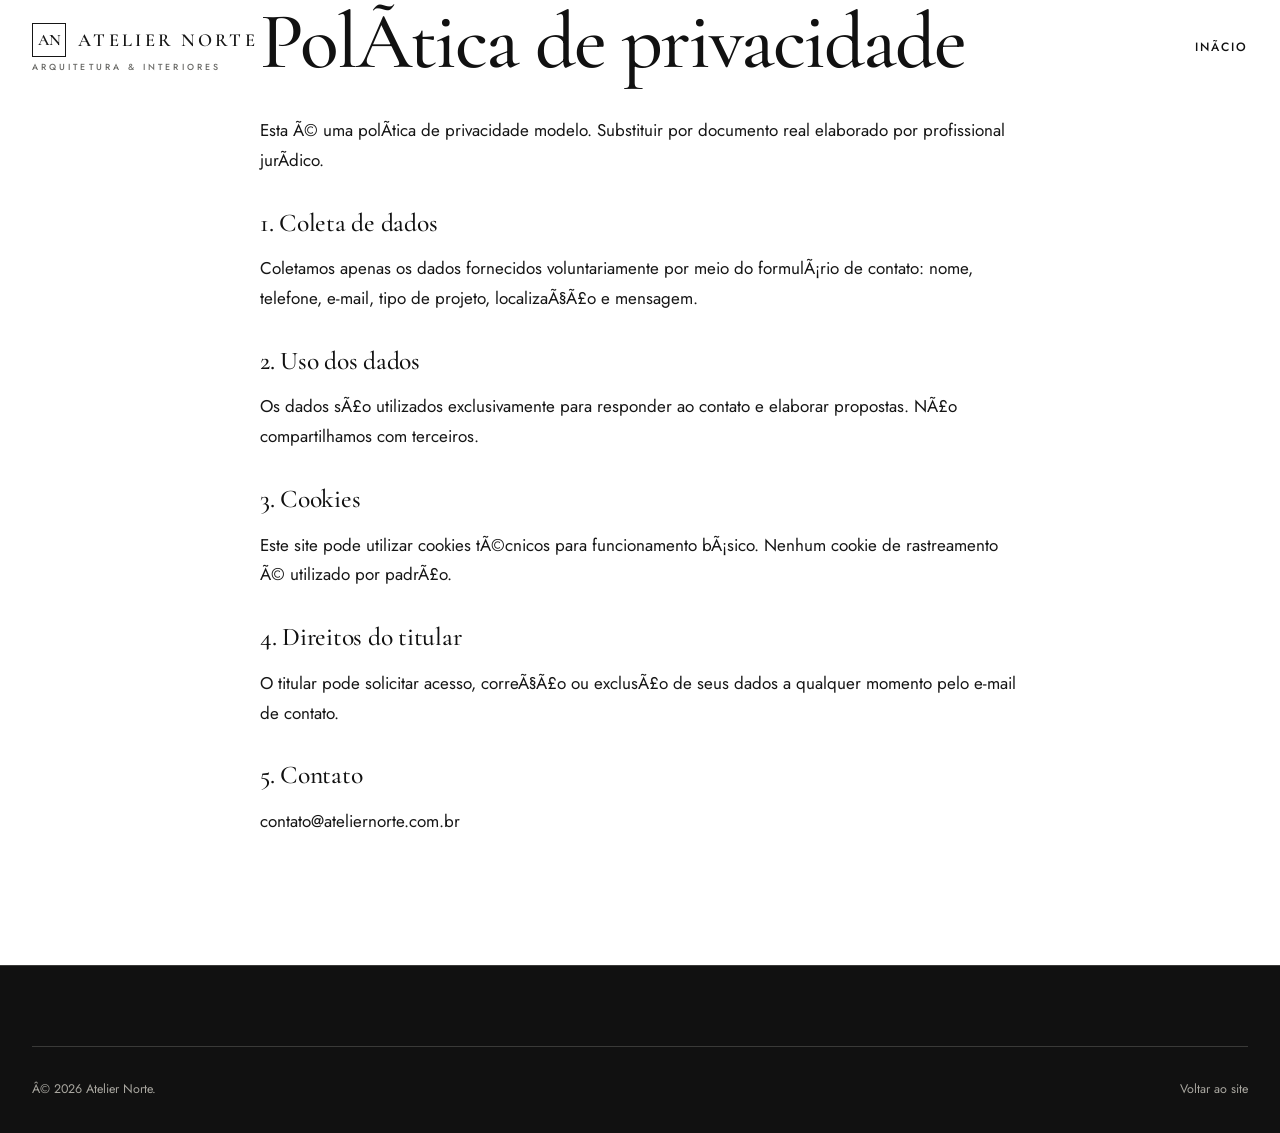
==== privacidade.html @ c96a7f05 "first commit" ====
﻿<!DOCTYPE html>
<html lang="pt-BR">
<head>
  <meta charset="UTF-8">
  <meta name="viewport" content="width=device-width, initial-scale=1">
  <title>PolÃ­tica de Privacidade | Atelier Norte</title>
  <link rel="icon" type="image/svg+xml" href="favicon/favicon.svg">
  <link rel="preconnect" href="https://fonts.googleapis.com">
  <link rel="preconnect" href="https://fonts.gstatic.com" crossorigin>
  <link href="https://fonts.googleapis.com/css2?family=Cormorant+Garamond:ital,wght@0,500;0,600;1,500;1,600&family=Jost:wght@300;400;500&display=swap" rel="stylesheet">
  <link href="https://cdn.jsdelivr.net/npm/bootstrap@5.3.3/dist/css/bootstrap.min.css" rel="stylesheet" integrity="sha384-QWTKZyjpPEjISv5WaRU9OFeRpok6YctnYmDr5pNlyT2bRjXh0JMhjY6hW+ALEwI" crossorigin="anonymous">
  <link rel="stylesheet" href="css/style.css">
</head>
<body class="page-inner">
<a class="skip-link" href="#conteudo">Pular para o conteÃºdo</a>
<header class="site-header">
  <div class="container-wide">
    <a href="index.html" class="logo" aria-label="Atelier Norte â€” pÃ¡gina inicial">
      <div class="logo-mark">
        <span class="logo-monogram" aria-hidden="true">AN</span>
        <span class="logo-title">Atelier Norte</span>
      </div>
      <span class="logo-subtitle">Arquitetura & Interiores</span>
    </a>
    <nav class="site-nav" aria-label="NavegaÃ§Ã£o principal">
      <a class="nav-link" href="index.html">InÃ­cio</a>
    </nav>
  </div>
</header>
<main id="conteudo" class="section" style="padding-top:calc(var(--header-h)+4rem);">
  <div class="container-narrow">
    <h1 style="margin-bottom:2rem;">PolÃ­tica de privacidade</h1>
    <p style="margin-bottom:1.5rem;">Esta Ã© uma polÃ­tica de privacidade modelo. Substituir por documento real elaborado por profissional jurÃ­dico.</p>
    <h3 style="margin:2rem 0 1rem;">1. Coleta de dados</h3>
    <p style="margin-bottom:1.5rem;">Coletamos apenas os dados fornecidos voluntariamente por meio do formulÃ¡rio de contato: nome, telefone, e-mail, tipo de projeto, localizaÃ§Ã£o e mensagem.</p>
    <h3 style="margin:2rem 0 1rem;">2. Uso dos dados</h3>
    <p style="margin-bottom:1.5rem;">Os dados sÃ£o utilizados exclusivamente para responder ao contato e elaborar propostas. NÃ£o compartilhamos com terceiros.</p>
    <h3 style="margin:2rem 0 1rem;">3. Cookies</h3>
    <p style="margin-bottom:1.5rem;" id="cookies">Este site pode utilizar cookies tÃ©cnicos para funcionamento bÃ¡sico. Nenhum cookie de rastreamento Ã© utilizado por padrÃ£o.</p>
    <h3 style="margin:2rem 0 1rem;">4. Direitos do titular</h3>
    <p style="margin-bottom:1.5rem;">O titular pode solicitar acesso, correÃ§Ã£o ou exclusÃ£o de seus dados a qualquer momento pelo e-mail de contato.</p>
    <h3 style="margin:2rem 0 1rem;">5. Contato</h3>
    <p>contato@ateliernorte.com.br</p>
  </div>
</main>
<footer class="site-footer">
  <div class="container-wide">
    <div class="footer-bottom">
      <span>Â© <span id="year"></span> Atelier Norte.</span>
      <a href="index.html">Voltar ao site</a>
    </div>
  </div>
</footer>
<script>document.getElementById('year').textContent = new Date().getFullYear();</script>
</body>
</html>
---- css/style.css ----
﻿/* ============================================================
   Atelier Norte â€” style.css
   Galeria silenciosa: editorial, neutro, espaÃ§o negativo.
   ============================================================ */

/* ---------- 1. VariÃ¡veis ---------- */
:root {
  --color-primary:        #111111;
  --color-primary-soft:   #1E1E1E;
  --color-secondary:      #6B6B68;
  --color-accent:         #B8A88A;
  --color-accent-dark:    #8C7B5C;
  --color-bg:             #FFFFFF;
  --color-surface:        #F4F0E8;
  --color-surface-alt:    #EAE4D8;
  --color-gray-light:     #E4E4E1;
  --color-text:           #161616;
  --color-text-light:     #F4F0E8;
  --color-muted:          #6B6B68;
  --color-muted-light:    #A9A7A0;
  --color-border:         #DAD6CC;
  --color-border-dark:    #3A3A38;
  --color-cta:            #111111;
  --color-whatsapp:       #2E6B4F;

  --font-serif: 'Cormorant Garamond', Georgia, 'Times New Roman', serif;
  --font-sans:  'Jost', 'Helvetica Neue', Arial, sans-serif;

  --space-1:  .25rem;
  --space-2:  .5rem;
  --space-3:  .75rem;
  --space-4:  1rem;
  --space-5:  1.5rem;
  --space-6:  2rem;
  --space-7:  3rem;
  --space-8:  4.5rem;
  --space-9:  6rem;
  --space-10: 8rem;
  --space-11: 10rem;

  --radius-0: 0;
  --radius-sm: 2px;

  --dur-fast:   300ms;
  --dur-base:   600ms;
  --dur-slow:   900ms;
  --dur-reveal: 1000ms;
  --ease-out:   cubic-bezier(0.22, 1, 0.36, 1);
  --ease-soft:  cubic-bezier(0.4, 0, 0.2, 1);

  --container-max: 1380px;
  --header-h: 96px;
  --header-h-scrolled: 72px;
}

/* ---------- 2. Reset / Base ---------- */
*, *::before, *::after { box-sizing: border-box; }
html { scroll-behavior: smooth; -webkit-text-size-adjust: 100%; }
html.js .reveal { opacity: 0; transform: translateY(28px); }
body {
  margin: 0;
  font-family: var(--font-sans);
  font-weight: 400;
  font-size: 1.0625rem;
  line-height: 1.75;
  color: var(--color-text);
  background: var(--color-bg);
  -webkit-font-smoothing: antialiased;
  -moz-osx-font-smoothing: grayscale;
  overflow-x: hidden;
}
img { max-width: 100%; height: auto; display: block; }
a { color: inherit; text-decoration: none; }
button { font: inherit; cursor: pointer; border: none; background: none; }
ul, ol { padding: 0; margin: 0; list-style: none; }
h1, h2, h3, h4, h5, h6 { margin: 0; font-family: var(--font-serif); font-weight: 500; line-height: 1.1; color: var(--color-primary); letter-spacing: -0.01em; }
p { margin: 0; }
:focus-visible { outline: 3px solid var(--color-primary); outline-offset: 3px; }
:focus:not(:focus-visible) { outline: none; }
.section-dark :focus-visible,
.site-footer :focus-visible { outline-color: var(--color-text-light); }
/* ---------- 3. Tipografia ---------- */
.eyebrow {
  font-family: var(--font-sans);
  font-weight: 500;
  font-size: 0.74rem;
  letter-spacing: 0.22em;
  text-transform: uppercase;
  color: var(--color-accent-dark);
  display: inline-flex;
  align-items: center;
  gap: .75rem;
}
.eyebrow::before {
  content: '';
  display: inline-block;
  width: 34px;
  height: 1px;
  background: var(--color-accent);
}
.eyebrow-light { color: var(--color-accent); }
.eyebrow-light::before { background: var(--color-accent); }

.section-eyebrow { margin-bottom: 1.25rem; }

.section-title {
  font-size: clamp(2.1rem, 4.5vw, 3.25rem);
  line-height: 1.1;
  letter-spacing: -0.02em;
  max-width: 16ch;
}
.section-title em { font-style: italic; font-weight: 600; color: var(--color-accent-dark); }
.section-subtitle {
  font-size: 1.05rem;
  font-weight: 300;
  color: var(--color-muted);
  max-width: 52ch;
  line-height: 1.7;
  margin-top: 1.25rem;
}
.section-header { margin-bottom: 4rem; }
.section-header--center { text-align: center; }
.section-header--center .section-title,
.section-header--center .section-subtitle { margin-left: auto; margin-right: auto; }

h1 { font-size: clamp(2.6rem, 7vw, 5rem); line-height: 1.05; letter-spacing: -0.025em; }
h2 { font-size: clamp(2rem, 4vw, 3.25rem); line-height: 1.12; }
h3 { font-size: clamp(1.35rem, 2vw, 1.6rem); line-height: 1.2; }
h4 { font-size: 1.2rem; line-height: 1.25; }
.lead { font-size: 1.15rem; font-weight: 300; line-height: 1.7; }
.small { font-size: 0.85rem; }
.meta {
  font-family: var(--font-sans);
  font-size: 0.72rem;
  font-weight: 500;
  letter-spacing: 0.2em;
  text-transform: uppercase;
  color: var(--color-muted);
}
.meta-light { color: var(--color-muted-light); }

.numeral {
  font-family: var(--font-serif);
  font-size: clamp(3.5rem, 7vw, 5.5rem);
  font-weight: 500;
  line-height: 1;
  color: var(--color-accent);
  letter-spacing: -0.03em;
}
.numeral-dark { color: var(--color-border); }
/* ---------- 4. Layout ---------- */
.container-narrow { max-width: 760px; margin: 0 auto; }
.container-wide { max-width: var(--container-max); margin: 0 auto; padding: 0 2rem; }
@media (max-width: 767.98px) { .container-wide { padding: 0 1.25rem; } }

.section { padding: 8rem 0; position: relative; }
.section--sm { padding: 5rem 0; }
.section--dark { background: var(--color-primary); color: var(--color-text-light); }
.section--surface { background: var(--color-surface); }
.section--surface-alt { background: var(--color-surface-alt); }

.grid-2 { display: grid; grid-template-columns: 1fr 1fr; gap: 3rem; }
.grid-3 { display: grid; grid-template-columns: repeat(3, 1fr); gap: 2.5rem; }
@media (max-width: 991.98px) {
  .grid-2 { grid-template-columns: 1fr; gap: 2rem; }
  .grid-3 { grid-template-columns: 1fr 1fr; gap: 2rem; }
}
@media (max-width: 575.98px) {
  .grid-3 { grid-template-columns: 1fr; gap: 1.5rem; }
}

/* ---------- 5. BotÃµes ---------- */
.btn-brand, .btn-outline-brand {
  display: inline-flex;
  align-items: center;
  justify-content: center;
  gap: .6rem;
  font-family: var(--font-sans);
  font-size: 0.78rem;
  font-weight: 500;
  letter-spacing: 0.14em;
  text-transform: uppercase;
  padding: 1rem 2.25rem;
  min-height: 48px;
  border-radius: var(--radius-0);
  transition: background .4s var(--ease-soft), color .4s var(--ease-soft), border-color .4s var(--ease-soft), transform .3s var(--ease-soft);
  cursor: pointer;
  line-height: 1;
  white-space: nowrap;
}
.btn-brand {
  background: var(--color-cta);
  color: #fff;
  border: 1px solid var(--color-cta);
}
.btn-brand:hover { background: var(--color-accent-dark); border-color: var(--color-accent-dark); color: #fff; }
.btn-outline-brand {
  background: transparent;
  color: var(--color-primary);
  border: 1px solid var(--color-primary);
}
.btn-outline-brand:hover { background: var(--color-primary); color: #fff; }
.btn-outline-brand--light {
  color: var(--color-text-light);
  border-color: var(--color-text-light);
}
.btn-outline-brand--light:hover { background: var(--color-text-light); color: var(--color-primary); }
.btn-brand--light { background: var(--color-text-light); color: var(--color-primary); border-color: var(--color-text-light); }
.btn-brand--light:hover { background: var(--color-accent); border-color: var(--color-accent); color: var(--color-primary); }

.link-underline {
  display: inline-flex;
  align-items: center;
  gap: .5rem;
  font-size: 0.78rem;
  font-weight: 500;
  letter-spacing: 0.14em;
  text-transform: uppercase;
  color: var(--color-primary);
  position: relative;
  padding-bottom: 4px;
}
.link-underline::after {
  content: '';
  position: absolute;
  left: 0; bottom: 0;
  width: 100%; height: 1px;
  background: currentColor;
  transform: scaleX(0);
  transform-origin: left;
  transition: transform .45s var(--ease-out);
}
.link-underline:hover::after { transform: scaleX(1); }
.link-underline-light { color: var(--color-text-light); }
/* ---------- 6. Header ---------- */
.site-header {
  position: fixed;
  top: 0; left: 0; right: 0;
  z-index: 1030;
  height: var(--header-h);
  display: flex;
  align-items: center;
  transition: height .4s var(--ease-soft), background .4s var(--ease-soft), backdrop-filter .4s var(--ease-soft), border-color .4s var(--ease-soft);
  border-bottom: 1px solid transparent;
}
.site-header.is-scrolled {
  height: var(--header-h-scrolled);
  background: rgba(255,255,255,.94);
  backdrop-filter: blur(8px);
  -webkit-backdrop-filter: blur(8px);
  border-bottom-color: var(--color-gray-light);
}
.site-header.is-transparent { color: var(--color-text-light); }
.site-header.is-transparent .logo-subtitle { color: var(--color-muted-light); }
.site-header.is-transparent .nav-link { color: var(--color-text-light); }
.site-header.is-transparent .nav-link:hover { color: var(--color-accent); }
.site-header .container-wide { width: 100%; display: flex; align-items: center; justify-content: space-between; gap: 2rem; }

.logo { display: flex; flex-direction: column; line-height: 1; }
.logo-mark { display: flex; align-items: center; gap: .75rem; }
.logo-monogram {
  width: 34px; height: 34px;
  border: 1px solid currentColor;
  display: flex; align-items: center; justify-content: center;
  font-family: var(--font-serif); font-size: 1rem; font-weight: 600;
}
.logo-title {
  font-family: var(--font-serif);
  font-size: 1.15rem;
  font-weight: 600;
  letter-spacing: 0.18em;
  text-transform: uppercase;
  color: inherit;
}
.logo-subtitle {
  font-family: var(--font-sans);
  font-size: 0.55rem;
  font-weight: 500;
  letter-spacing: 0.35em;
  text-transform: uppercase;
  color: var(--color-muted);
  margin-top: .35rem;
}

.site-nav { display: flex; align-items: center; gap: 2rem; }
.site-nav .nav-link {
  font-family: var(--font-sans);
  font-size: 0.75rem;
  font-weight: 500;
  letter-spacing: 0.16em;
  text-transform: uppercase;
  color: var(--color-primary);
  position: relative;
  padding: .25rem 0;
  transition: color .3s var(--ease-soft);
}
.site-nav .nav-link::after {
  content: '';
  position: absolute; left: 0; bottom: 0;
  width: 100%; height: 1px;
  background: currentColor;
  transform: scaleX(0); transform-origin: left;
  transition: transform .4s var(--ease-out);
}
.site-nav .nav-link:hover::after,
.site-nav .nav-link.is-active::after { transform: scaleX(1); }
.site-nav .nav-link.is-active { color: var(--color-accent-dark); }

.nav-toggle {
  display: none;
  width: 40px; height: 40px;
  flex-direction: column; justify-content: center; gap: 6px;
  padding: 0;
}
.nav-toggle span {
  display: block; width: 24px; height: 1px;
  background: currentColor;
  transition: transform .3s var(--ease-soft), opacity .3s var(--ease-soft);
}
.nav-toggle[aria-expanded="true"] span:first-child { transform: translateY(3.5px) rotate(45deg); }
.nav-toggle[aria-expanded="true"] span:last-child { transform: translateY(-3.5px) rotate(-45deg); }

.mobile-menu {
  position: fixed; inset: 0;
  background: var(--color-bg);
  z-index: 1029;
  display: flex; flex-direction: column;
  padding: calc(var(--header-h) + 2rem) 2rem 2rem;
  transform: translateX(100%);
  transition: transform .5s var(--ease-out);
  overflow-y: auto;
}
.mobile-menu.is-open { transform: translateX(0); }
.mobile-menu .nav-link {
  font-family: var(--font-serif);
  font-size: clamp(1.8rem, 6vw, 2.6rem);
  font-weight: 500;
  color: var(--color-primary);
  padding: 1rem 0;
  border-bottom: 1px solid var(--color-border);
  min-height: 48px;
  display: flex; align-items: center;
}
.mobile-menu .menu-footer { margin-top: auto; padding-top: 2rem; }
.mobile-menu .menu-socials { display: flex; gap: 1.25rem; margin-top: 1.5rem; }

.skip-link {
  position: absolute; left: -9999px; top: 0;
  background: var(--color-primary); color: #fff;
  padding: .75rem 1.25rem; z-index: 2000;
}
.skip-link:focus { left: 1rem; top: 1rem; }

@media (max-width: 991.98px) {
  .site-nav { display: none; }
  .nav-toggle { display: flex; }
  .site-header .btn-brand { display: none; }
}
/* ---------- 7. Hero ---------- */
.hero {
  position: relative;
  min-height: 100vh;
  display: flex;
  align-items: flex-end;
  overflow: hidden;
  color: var(--color-text-light);
}
.hero-media {
  position: absolute; inset: 0;
  z-index: 0;
}
.hero-media img {
  width: 100%; height: 100%;
  object-fit: cover;
  object-position: center;
}
.hero-overlay {
  position: absolute; inset: 0;
  background: linear-gradient(180deg, rgba(0,0,0,.35) 0%, rgba(0,0,0,.1) 35%, rgba(0,0,0,.55) 100%);
  z-index: 1;
}
.hero-content {
  position: relative; z-index: 2;
  width: 100%;
  padding: 0 2rem 5rem;
  max-width: var(--container-max);
  margin: 0 auto;
}
.hero-inner { max-width: 640px; }
.hero-eyebrow {
  font-family: var(--font-sans);
  font-size: 0.74rem;
  letter-spacing: 0.22em;
  text-transform: uppercase;
  color: var(--color-accent);
  display: inline-flex;
  align-items: center;
  gap: .75rem;
  margin-bottom: 1.75rem;
}
.hero-eyebrow::before { content: ''; width: 34px; height: 1px; background: var(--color-accent); }
.hero-title {
  font-family: var(--font-serif);
  font-size: clamp(2.6rem, 7vw, 5rem);
  font-weight: 500;
  line-height: 1.05;
  letter-spacing: -0.025em;
  color: var(--color-text-light);
  margin-bottom: 1.5rem;
}
.hero-title em { font-style: italic; font-weight: 600; color: var(--color-accent); }
.hero-subtitle {
  font-size: 1.1rem;
  font-weight: 300;
  line-height: 1.7;
  color: rgba(244,240,232,.85);
  max-width: 52ch;
  margin-bottom: 2.5rem;
}
.hero-actions { display: flex; gap: 1rem; flex-wrap: wrap; }
.hero-scroll {
  position: absolute;
  bottom: 2rem; right: 2rem;
  z-index: 2;
  display: flex; align-items: center; gap: .75rem;
  font-size: 0.72rem;
  letter-spacing: 0.2em;
  text-transform: uppercase;
  color: rgba(244,240,232,.7);
}
.hero-scroll::after {
  content: '';
  width: 40px; height: 1px;
  background: rgba(244,240,232,.7);
  animation: scrollLine 2.4s ease-in-out infinite;
}
@keyframes scrollLine {
  0% { transform: scaleX(0); transform-origin: left; }
  50% { transform: scaleX(1); transform-origin: left; }
  51% { transform-origin: right; }
  100% { transform: scaleX(0); transform-origin: right; }
}
@media (max-width: 767.98px) {
  .hero { min-height: 85vh; }
  .hero-content { padding: 0 1.25rem 3.5rem; }
  .hero-actions { flex-direction: column; }
  .hero-actions .btn-brand, .hero-actions .btn-outline-brand { width: 100%; }
  .hero-scroll { display: none; }
}
/* ---------- 8. EstÃºdio ---------- */
.studio-grid {
  display: grid;
  grid-template-columns: 1fr 1.1fr;
  gap: 5rem;
  align-items: start;
}
.studio-text { max-width: 520px; }
.studio-text p { margin-bottom: 1.25rem; color: var(--color-muted); }
.studio-text p:first-of-type { color: var(--color-text); }
.studio-pillars { display: flex; gap: 2.5rem; margin-top: 2.5rem; }
.studio-pillar .numeral { font-size: 2.5rem; margin-bottom: .5rem; }
.studio-pillar h4 { font-family: var(--font-serif); font-size: 1.1rem; margin-bottom: .25rem; }
.studio-pillar p { font-size: .85rem; color: var(--color-muted); }
.studio-images { position: relative; }
.studio-img-main { aspect-ratio: 4/5; overflow: hidden; }
.studio-img-main img { width: 100%; height: 100%; object-fit: cover; }
.studio-img-secondary {
  position: absolute;
  bottom: -3rem; left: -3rem;
  width: 45%;
  aspect-ratio: 3/4;
  overflow: hidden;
  border: 6px solid var(--color-bg);
}
.studio-img-secondary img { width: 100%; height: 100%; object-fit: cover; }
.studio-founder {
  margin-top: 3rem;
  padding-top: 2rem;
  border-top: 1px solid var(--color-border);
  display: flex; align-items: center; gap: 1.25rem;
}
.studio-founder .avatar {
  width: 56px; height: 56px;
  border-radius: 50%;
  background: var(--color-surface-alt);
  display: flex; align-items: center; justify-content: center;
  font-family: var(--font-serif); font-size: 1.1rem;
  color: var(--color-accent-dark);
}
.studio-founder .name { font-family: var(--font-serif); font-size: 1.15rem; }
.studio-founder .role { font-size: .8rem; color: var(--color-muted); letter-spacing: .05em; }
@media (max-width: 991.98px) {
  .studio-grid { grid-template-columns: 1fr; gap: 3rem; }
  .studio-img-secondary { position: static; width: 60%; margin-top: 1.5rem; border: none; }
  .studio-pillars { flex-direction: column; gap: 1.5rem; }
}
/* ---------- 9. PortfÃ³lio ---------- */
.portfolio-filters {
  display: flex;
  gap: 1.5rem;
  flex-wrap: wrap;
  margin-bottom: 3rem;
  border-bottom: 1px solid var(--color-border);
  padding-bottom: 1.5rem;
}
.portfolio-filter {
  font-family: var(--font-sans);
  font-size: 0.74rem;
  font-weight: 500;
  letter-spacing: 0.2em;
  text-transform: uppercase;
  color: var(--color-muted);
  padding: .5rem 0;
  position: relative;
  cursor: pointer;
  background: none;
  border: none;
}
.portfolio-filter::after {
  content: '';
  position: absolute; left: 0; bottom: -1.5rem;
  width: 100%; height: 1px;
  background: var(--color-primary);
  transform: scaleX(0); transform-origin: left;
  transition: transform .4s var(--ease-out);
}
.portfolio-filter[aria-pressed="true"] { color: var(--color-primary); }
.portfolio-filter[aria-pressed="true"]::after { transform: scaleX(1); }
.portfolio-filter:hover { color: var(--color-primary); }

.portfolio-grid {
  display: grid;
  grid-template-columns: repeat(12, 1fr);
  gap: 1.5rem;
}
.portfolio-card {
  grid-column: span 6;
  position: relative;
  overflow: hidden;
  cursor: pointer;
}
.portfolio-card--wide { grid-column: span 8; }
.portfolio-card--tall { grid-column: span 4; }
.portfolio-card--full { grid-column: span 12; }
.portfolio-card-media {
  position: relative;
  overflow: hidden;
  background: var(--color-surface);
}
.portfolio-card-media img {
  width: 100%; height: 100%;
  object-fit: cover;
  transition: transform .9s var(--ease-out);
}
.portfolio-card:hover .portfolio-card-media img { transform: scale(1.03); }
.portfolio-card-overlay {
  position: absolute; inset: 0;
  background: linear-gradient(180deg, transparent 50%, rgba(0,0,0,.5) 100%);
  opacity: 0;
  transition: opacity .4s var(--ease-soft);
  display: flex; align-items: flex-end; justify-content: flex-end;
  padding: 1.5rem;
}
.portfolio-card:hover .portfolio-card-overlay { opacity: 1; }
.portfolio-card-cta {
  color: #fff;
  font-size: 0.74rem;
  letter-spacing: 0.16em;
  text-transform: uppercase;
  display: inline-flex; align-items: center; gap: .5rem;
}
.portfolio-card-body { padding: 1.25rem 0 0; }
.portfolio-card-title {
  font-family: var(--font-serif);
  font-size: 1.45rem;
  font-weight: 500;
  line-height: 1.15;
  margin-bottom: .5rem;
}
.portfolio-card-meta { margin-bottom: .6rem; }
.portfolio-card-desc {
  font-size: .9rem;
  color: var(--color-muted);
  line-height: 1.6;
  max-width: 46ch;
}
.portfolio-card.is-hidden { display: none; }
.portfolio-live {
  position: absolute; left: -9999px;
  width: 1px; height: 1px; overflow: hidden;
}

@media (max-width: 991.98px) {
  .portfolio-grid { grid-template-columns: repeat(6, 1fr); }
  .portfolio-card, .portfolio-card--wide, .portfolio-card--tall, .portfolio-card--full { grid-column: span 3; }
}
@media (max-width: 575.98px) {
  .portfolio-grid { grid-template-columns: 1fr; gap: 2.5rem; }
  .portfolio-card, .portfolio-card--wide, .portfolio-card--tall, .portfolio-card--full { grid-column: span 1; }
}
/* ---------- 10. ServiÃ§os ---------- */
.service-list { display: grid; grid-template-columns: repeat(3, 1fr); gap: 0; }
.service-item {
  padding: 2.5rem 2rem 2.5rem 0;
  border-top: 1px solid var(--color-border);
  position: relative;
}
.service-item:nth-child(3n) { padding-right: 0; }
.service-item .numeral { font-size: 2.2rem; margin-bottom: 1rem; }
.service-item h3 { font-family: var(--font-serif); font-size: 1.35rem; margin-bottom: .6rem; }
.service-item p { font-size: .92rem; color: var(--color-muted); line-height: 1.6; margin-bottom: 1.25rem; }
.service-item .link-underline { font-size: .72rem; }
@media (max-width: 991.98px) {
  .service-list { grid-template-columns: repeat(2, 1fr); }
}
@media (max-width: 575.98px) {
  .service-list { grid-template-columns: 1fr; }
  .service-item { padding: 2rem 0; }
}

/* ---------- 11. Processo ---------- */
.process-steps {
  display: grid;
  grid-template-columns: repeat(6, 1fr);
  gap: 1.5rem;
  position: relative;
}
.process-step { position: relative; padding-top: 1rem; }
.process-step .numeral { font-size: 3rem; margin-bottom: 1rem; display: block; }
.process-step h4 {
  font-family: var(--font-serif);
  font-size: 1.15rem;
  color: var(--color-text-light);
  margin-bottom: .5rem;
}
.process-step p { font-size: .85rem; color: var(--color-muted-light); line-height: 1.6; }
.process-line {
  position: absolute;
  top: 2.4rem; left: 0; right: 0;
  height: 1px;
  background: var(--color-border-dark);
}
.process-note {
  margin-top: 3.5rem;
  padding: 1.5rem 2rem;
  border: 1px solid var(--color-border-dark);
  font-size: .9rem;
  color: var(--color-muted-light);
  max-width: 70ch;
}
@media (max-width: 991.98px) {
  .process-steps { grid-template-columns: repeat(3, 1fr); }
}
@media (max-width: 575.98px) {
  .process-steps { grid-template-columns: 1fr; }
  .process-line { display: none; }
}

/* ---------- 12. Galeria ---------- */
.gallery-grid {
  display: grid;
  grid-template-columns: repeat(4, 1fr);
  grid-auto-rows: 220px;
  gap: 1rem;
}
.gallery-item {
  position: relative;
  overflow: hidden;
  cursor: pointer;
  background: var(--color-surface);
}
.gallery-item img { width: 100%; height: 100%; object-fit: cover; transition: transform .9s var(--ease-out); }
.gallery-item:hover img { transform: scale(1.04); }
.gallery-item--wide { grid-column: span 2; }
.gallery-item--tall { grid-row: span 2; }
.gallery-item--big { grid-column: span 2; grid-row: span 2; }
.gallery-caption {
  position: absolute; bottom: 0; left: 0; right: 0;
  padding: 1rem;
  background: linear-gradient(180deg, transparent, rgba(0,0,0,.5));
  color: #fff;
  font-size: .78rem;
  letter-spacing: .05em;
  opacity: 0;
  transition: opacity .4s var(--ease-soft);
}
.gallery-item:hover .gallery-caption { opacity: 1; }
@media (max-width: 767.98px) {
  .gallery-grid { grid-template-columns: repeat(2, 1fr); grid-auto-rows: 180px; }
  .gallery-item--wide, .gallery-item--big { grid-column: span 2; }
}
@media (max-width: 575.98px) {
  .gallery-grid { grid-template-columns: 1fr; grid-auto-rows: 260px; }
  .gallery-item--wide, .gallery-item--tall, .gallery-item--big { grid-column: span 1; grid-row: span 1; }
}
/* ---------- 13. Equipe ---------- */
.team-grid { display: grid; grid-template-columns: repeat(3, 1fr); gap: 2.5rem; }
.team-card { }
.team-portrait {
  aspect-ratio: 4/5;
  overflow: hidden;
  background: var(--color-surface);
  margin-bottom: 1.25rem;
  filter: grayscale(.35);
}
.team-portrait img { width: 100%; height: 100%; object-fit: cover; }
.team-name { font-family: var(--font-serif); font-size: 1.35rem; margin-bottom: .25rem; }
.team-role { font-size: .8rem; color: var(--color-accent-dark); letter-spacing: .08em; text-transform: uppercase; margin-bottom: .75rem; }
.team-bio { font-size: .9rem; color: var(--color-muted); line-height: 1.6; margin-bottom: .75rem; }
.team-reg { font-size: .78rem; color: var(--color-muted); }
@media (max-width: 991.98px) {
  .team-grid { grid-template-columns: repeat(2, 1fr); }
}
@media (max-width: 575.98px) {
  .team-grid { grid-template-columns: 1fr; }
}

/* ---------- 14. Depoimentos reservados ---------- */
.testimonial-placeholder {
  border: 1px dashed var(--color-border);
  padding: 3rem 2rem;
  text-align: center;
  color: var(--color-muted);
  font-size: .9rem;
  max-width: 600px;
  margin: 0 auto;
}
.testimonial-card-example {
  max-width: 560px;
  margin: 2rem auto 0;
  padding: 2rem;
  background: var(--color-surface);
  border-left: 2px solid var(--color-accent);
}
.testimonial-card-example .quote {
  font-family: var(--font-serif);
  font-size: 1.2rem;
  font-style: italic;
  color: var(--color-primary);
  line-height: 1.5;
  margin-bottom: 1rem;
}
.testimonial-card-example .attribution {
  font-size: .72rem;
  letter-spacing: .18em;
  text-transform: uppercase;
  color: var(--color-muted);
}

/* ---------- 15. FAQ ---------- */
.faq-accordion .accordion-item {
  border: none;
  border-bottom: 1px solid var(--color-border);
  background: transparent;
  border-radius: 0;
}
.faq-accordion .accordion-button {
  font-family: var(--font-serif);
  font-size: 1.2rem;
  font-weight: 500;
  color: var(--color-primary);
  background: transparent;
  padding: 1.5rem 0;
  box-shadow: none;
  gap: 1rem;
}
.faq-accordion .accordion-button::after {
  background-image: none;
  content: '+';
  font-family: var(--font-sans);
  font-size: 1.4rem;
  font-weight: 300;
  color: var(--color-accent-dark);
  margin-left: auto;
  transition: transform .3s var(--ease-soft);
}
.faq-accordion .accordion-button:not(.collapsed)::after {
  content: 'âˆ’';
  transform: rotate(0);
}
.faq-accordion .accordion-button:focus { box-shadow: none; }
.faq-accordion .accordion-body {
  padding: 0 0 1.5rem;
  font-size: .95rem;
  color: var(--color-muted);
  line-height: 1.7;
  max-width: 70ch;
}
.section--dark .faq-accordion .accordion-item { border-bottom-color: var(--color-border-dark); }
.section--dark .faq-accordion .accordion-button { color: var(--color-text-light); }
.section--dark .faq-accordion .accordion-button::after { color: var(--color-accent); }
.section--dark .faq-accordion .accordion-body { color: var(--color-muted-light); }
/* ---------- 13. Equipe ---------- */
.team-grid { display: grid; grid-template-columns: repeat(3, 1fr); gap: 2.5rem; }
.team-portrait {
  aspect-ratio: 4/5;
  overflow: hidden;
  background: var(--color-surface);
  margin-bottom: 1.25rem;
  filter: grayscale(.35);
}
.team-portrait img { width: 100%; height: 100%; object-fit: cover; }
.team-name { font-family: var(--font-serif); font-size: 1.35rem; margin-bottom: .25rem; }
.team-role { font-size: .8rem; color: var(--color-accent-dark); letter-spacing: .08em; text-transform: uppercase; margin-bottom: .75rem; }
.team-bio { font-size: .9rem; color: var(--color-muted); line-height: 1.6; margin-bottom: .75rem; }
.team-reg { font-size: .78rem; color: var(--color-muted); }
@media (max-width: 991.98px) {
  .team-grid { grid-template-columns: repeat(2, 1fr); }
}
@media (max-width: 575.98px) {
  .team-grid { grid-template-columns: 1fr; }
}

/* ---------- 14. Depoimentos reservados ---------- */
.testimonial-placeholder {
  border: 1px dashed var(--color-border);
  padding: 3rem 2rem;
  text-align: center;
  color: var(--color-muted);
  font-size: .9rem;
  max-width: 600px;
  margin: 0 auto;
}
.testimonial-card-example {
  max-width: 560px;
  margin: 2rem auto 0;
  padding: 2rem;
  background: var(--color-surface);
  border-left: 2px solid var(--color-accent);
}
.testimonial-card-example .quote {
  font-family: var(--font-serif);
  font-size: 1.2rem;
  font-style: italic;
  color: var(--color-primary);
  line-height: 1.5;
  margin-bottom: 1rem;
}
.testimonial-card-example .attribution {
  font-size: .72rem;
  letter-spacing: .18em;
  text-transform: uppercase;
  color: var(--color-muted);
}

/* ---------- 15. FAQ ---------- */
.faq-accordion .accordion-item {
  border: none;
  border-bottom: 1px solid var(--color-border);
  background: transparent;
  border-radius: 0;
}
.faq-accordion .accordion-button {
  font-family: var(--font-serif);
  font-size: 1.2rem;
  font-weight: 500;
  color: var(--color-primary);
  background: transparent;
  padding: 1.5rem 0;
  box-shadow: none;
  gap: 1rem;
}
.faq-accordion .accordion-button::after {
  background-image: none;
  content: '+';
  font-family: var(--font-sans);
  font-size: 1.4rem;
  font-weight: 300;
  color: var(--color-accent-dark);
  margin-left: auto;
  transition: transform .3s var(--ease-soft);
}
.faq-accordion .accordion-button:not(.collapsed)::after {
  content: 'âˆ’';
}
.faq-accordion .accordion-button:focus { box-shadow: none; }
.faq-accordion .accordion-body {
  padding: 0 0 1.5rem;
  font-size: .95rem;
  color: var(--color-muted);
  line-height: 1.7;
  max-width: 70ch;
}
.section--dark .faq-accordion .accordion-item { border-bottom-color: var(--color-border-dark); }
.section--dark .faq-accordion .accordion-button { color: var(--color-text-light); }
.section--dark .faq-accordion .accordion-button::after { color: var(--color-accent); }
.section--dark .faq-accordion .accordion-body { color: var(--color-muted-light); }
/* ---------- 16. CTA final ---------- */
.cta-final {
  position: relative;
  padding: 9rem 0;
  overflow: hidden;
  color: var(--color-text-light);
}
.cta-final-bg {
  position: absolute; inset: 0;
  background: var(--color-primary-soft);
}
.cta-final-bg img { width: 100%; height: 100%; object-fit: cover; opacity: .35; }
.cta-final-bg::after {
  content: '';
  position: absolute; inset: 0;
  background: linear-gradient(180deg, rgba(0,0,0,.5), rgba(0,0,0,.7));
}
.cta-final .container-wide { position: relative; z-index: 2; text-align: center; }
.cta-final h2 { color: var(--color-text-light); font-size: clamp(2.4rem, 5vw, 4rem); margin-bottom: 1.25rem; }
.cta-final p { color: rgba(244,240,232,.8); max-width: 52ch; margin: 0 auto 2.5rem; }
.cta-final .actions { display: flex; gap: 1rem; justify-content: center; flex-wrap: wrap; }

/* ---------- 17. Contato ---------- */
.contact-grid {
  display: grid;
  grid-template-columns: 1fr 1fr;
  gap: 4rem;
  align-items: start;
}
.contact-info h3 { font-family: var(--font-serif); font-size: 1.5rem; margin-bottom: 1.5rem; }
.contact-block { margin-bottom: 1.75rem; }
.contact-block .label {
  font-size: .72rem;
  letter-spacing: .2em;
  text-transform: uppercase;
  color: var(--color-muted);
  margin-bottom: .4rem;
}
.contact-block p, .contact-block a {
  font-size: .95rem;
  color: var(--color-text);
  line-height: 1.6;
}
.contact-block a:hover { color: var(--color-accent-dark); }
.contact-socials { display: flex; gap: 1.25rem; margin-top: 1rem; }
.contact-socials a {
  width: 40px; height: 40px;
  border: 1px solid var(--color-border);
  display: flex; align-items: center; justify-content: center;
  color: var(--color-primary);
  transition: background .3s, color .3s, border-color .3s;
}
.contact-socials a:hover { background: var(--color-primary); color: #fff; border-color: var(--color-primary); }

.contact-form .form-field { margin-bottom: 1.5rem; position: relative; }
.contact-form label {
  display: block;
  font-size: .72rem;
  letter-spacing: .18em;
  text-transform: uppercase;
  color: var(--color-muted);
  margin-bottom: .4rem;
}
.contact-form input,
.contact-form select,
.contact-form textarea {
  width: 100%;
  font-family: var(--font-sans);
  font-size: 1rem;
  padding: .85rem 0;
  border: none;
  border-bottom: 1px solid var(--color-border);
  background: transparent;
  color: var(--color-text);
  border-radius: 0;
  transition: border-color .3s;
}
.contact-form input:focus,
.contact-form select:focus,
.contact-form textarea:focus {
  outline: none;
  border-bottom-color: var(--color-primary);
}
.contact-form textarea { resize: vertical; min-height: 100px; }
.contact-form .form-check { margin: 1.5rem 0; }
.contact-form .form-check label { font-size: .85rem; text-transform: none; letter-spacing: 0; color: var(--color-muted); }
.contact-form .form-note { font-size: .8rem; color: var(--color-muted); margin-top: .5rem; }
.contact-map {
  width: 100%;
  min-height: 320px;
  border: none;
  filter: grayscale(1);
}
.contact-map-wrap { position: relative; overflow: hidden; }
@media (max-width: 991.98px) {
  .contact-grid { grid-template-columns: 1fr; gap: 3rem; }
}

/* ---------- 18. RodapÃ© ---------- */
.site-footer {
  background: var(--color-primary);
  color: var(--color-text-light);
  padding: 5rem 0 2rem;
  border-top: 1px solid var(--color-border-dark);
}
.footer-grid {
  display: grid;
  grid-template-columns: 1.4fr 1fr 1fr 1fr;
  gap: 3rem;
  margin-bottom: 3rem;
}
.footer-col h5 {
  font-family: var(--font-sans);
  font-size: .72rem;
  font-weight: 500;
  letter-spacing: .2em;
  text-transform: uppercase;
  color: var(--color-accent);
  margin-bottom: 1.25rem;
}
.footer-col ul li { margin-bottom: .6rem; }
.footer-col a {
  font-size: .9rem;
  color: var(--color-muted-light);
  transition: color .3s;
}
.footer-col a:hover { color: var(--color-text-light); }
.footer-col p { font-size: .9rem; color: var(--color-muted-light); line-height: 1.6; }
.footer-bottom {
  border-top: 1px solid var(--color-border-dark);
  padding-top: 2rem;
  display: flex;
  justify-content: space-between;
  align-items: center;
  flex-wrap: wrap;
  gap: 1rem;
  font-size: .78rem;
  color: var(--color-muted-light);
}
.footer-legal { font-size: .75rem; color: var(--color-muted-light); max-width: 80ch; margin-top: 1rem; line-height: 1.6; }
@media (max-width: 991.98px) {
  .footer-grid { grid-template-columns: 1fr 1fr; }
}
@media (max-width: 575.98px) {
  .footer-grid { grid-template-columns: 1fr; }
}
/* ---------- 19. Selos/badges ---------- */
.badge-illus {
  display: inline-block;
  font-family: var(--font-sans);
  font-size: 0.68rem;
  font-weight: 500;
  letter-spacing: 0.16em;
  text-transform: uppercase;
  color: var(--color-muted);
  border: 1px solid var(--color-border);
  padding: .3rem .7rem;
  background: var(--color-surface);
}
.badge-illus--dark {
  color: var(--color-muted-light);
  border-color: var(--color-border-dark);
  background: transparent;
}

/* ---------- 20. Imagens ---------- */
.img-placeholder {
  background: linear-gradient(135deg, var(--color-surface) 0%, var(--color-surface-alt) 100%);
  position: relative;
  overflow: hidden;
}
.img-placeholder::after {
  content: 'Imagem ilustrativa';
  position: absolute;
  bottom: 1rem; left: 1rem;
  font-size: .68rem;
  letter-spacing: .18em;
  text-transform: uppercase;
  color: var(--color-muted);
  background: rgba(255,255,255,.7);
  padding: .25rem .6rem;
}
.img-placeholder svg { position: absolute; inset: 0; width: 100%; height: 100%; }
.img-fade { opacity: 0; transition: opacity .6s var(--ease-soft); }
.img-fade.is-loaded { opacity: 1; }

/* ---------- 21. AnimaÃ§Ãµes reveal ---------- */
.reveal { transition: opacity var(--dur-reveal) var(--ease-out), transform var(--dur-reveal) var(--ease-out); }
.reveal.is-visible { opacity: 1 !important; transform: none !important; }
.reveal-delay-1 { transition-delay: 100ms; }
.reveal-delay-2 { transition-delay: 200ms; }
.reveal-delay-3 { transition-delay: 300ms; }
.reveal-delay-4 { transition-delay: 400ms; }

/* ---------- 22. BotÃ£o flutuante ---------- */
.fab-whatsapp {
  position: fixed;
  right: 20px;
  bottom: 20px;
  width: 56px; height: 56px;
  border-radius: 50%;
  background: var(--color-whatsapp);
  color: #fff;
  display: flex; align-items: center; justify-content: center;
  font-size: 1.5rem;
  z-index: 1020;
  box-shadow: 0 4px 16px rgba(0,0,0,.18);
  transition: transform .3s var(--ease-soft);
  padding-bottom: env(safe-area-inset-bottom);
}
.fab-whatsapp:hover { transform: scale(1.05); }
.fab-whatsapp .pulse {
  position: absolute; inset: 0;
  border-radius: 50%;
  background: var(--color-whatsapp);
  animation: pulse 3s ease-out infinite;
  z-index: -1;
}
@keyframes pulse {
  0% { transform: scale(1); opacity: .5; }
  100% { transform: scale(1.7); opacity: 0; }
}
.back-to-top {
  position: fixed;
  right: 20px;
  bottom: 90px;
  width: 44px; height: 44px;
  border-radius: 50%;
  background: var(--color-primary);
  color: #fff;
  display: flex; align-items: center; justify-content: center;
  font-size: 1.1rem;
  z-index: 1019;
  opacity: 0;
  pointer-events: none;
  transition: opacity .3s, transform .3s;
  transform: translateY(10px);
}
.back-to-top.is-visible { opacity: 1; pointer-events: auto; transform: translateY(0); }

/* ---------- 23. Modal galeria ---------- */
.gallery-modal .modal-dialog { max-width: 90vw; }
.gallery-modal .modal-content {
  background: var(--color-primary);
  border: none;
  border-radius: 0;
}
.gallery-modal .modal-body { padding: 0; position: relative; }
.gallery-modal img { width: 100%; height: auto; max-height: 85vh; object-fit: contain; }
.gallery-modal .modal-nav {
  position: absolute; top: 50%; transform: translateY(-50%);
  width: 48px; height: 48px;
  color: #fff; font-size: 1.5rem;
  display: flex; align-items: center; justify-content: center;
  background: rgba(0,0,0,.4);
  transition: background .3s;
}
.gallery-modal .modal-nav:hover { background: rgba(0,0,0,.7); }
.gallery-modal .modal-nav.prev { left: 1rem; }
.gallery-modal .modal-nav.next { right: 1rem; }
.gallery-modal .modal-close {
  position: absolute; top: 1rem; right: 1rem;
  width: 44px; height: 44px;
  color: #fff; font-size: 1.3rem;
  display: flex; align-items: center; justify-content: center;
  background: rgba(0,0,0,.4);
}
.gallery-modal .modal-counter {
  position: absolute; bottom: 1rem; left: 50%; transform: translateX(-50%);
  color: var(--color-muted-light);
  font-size: .78rem;
  letter-spacing: .18em;
}

/* ---------- 24. Reduced motion ---------- */
@media (prefers-reduced-motion: reduce) {
  *, *::before, *::after {
    animation-duration: 0.01ms !important;
    animation-iteration-count: 1 !important;
    transition-duration: 0.01ms !important;
    scroll-behavior: auto !important;
  }
  html.js .reveal { opacity: 1; transform: none; }
  .fab-whatsapp .pulse { animation: none; display: none; }
}
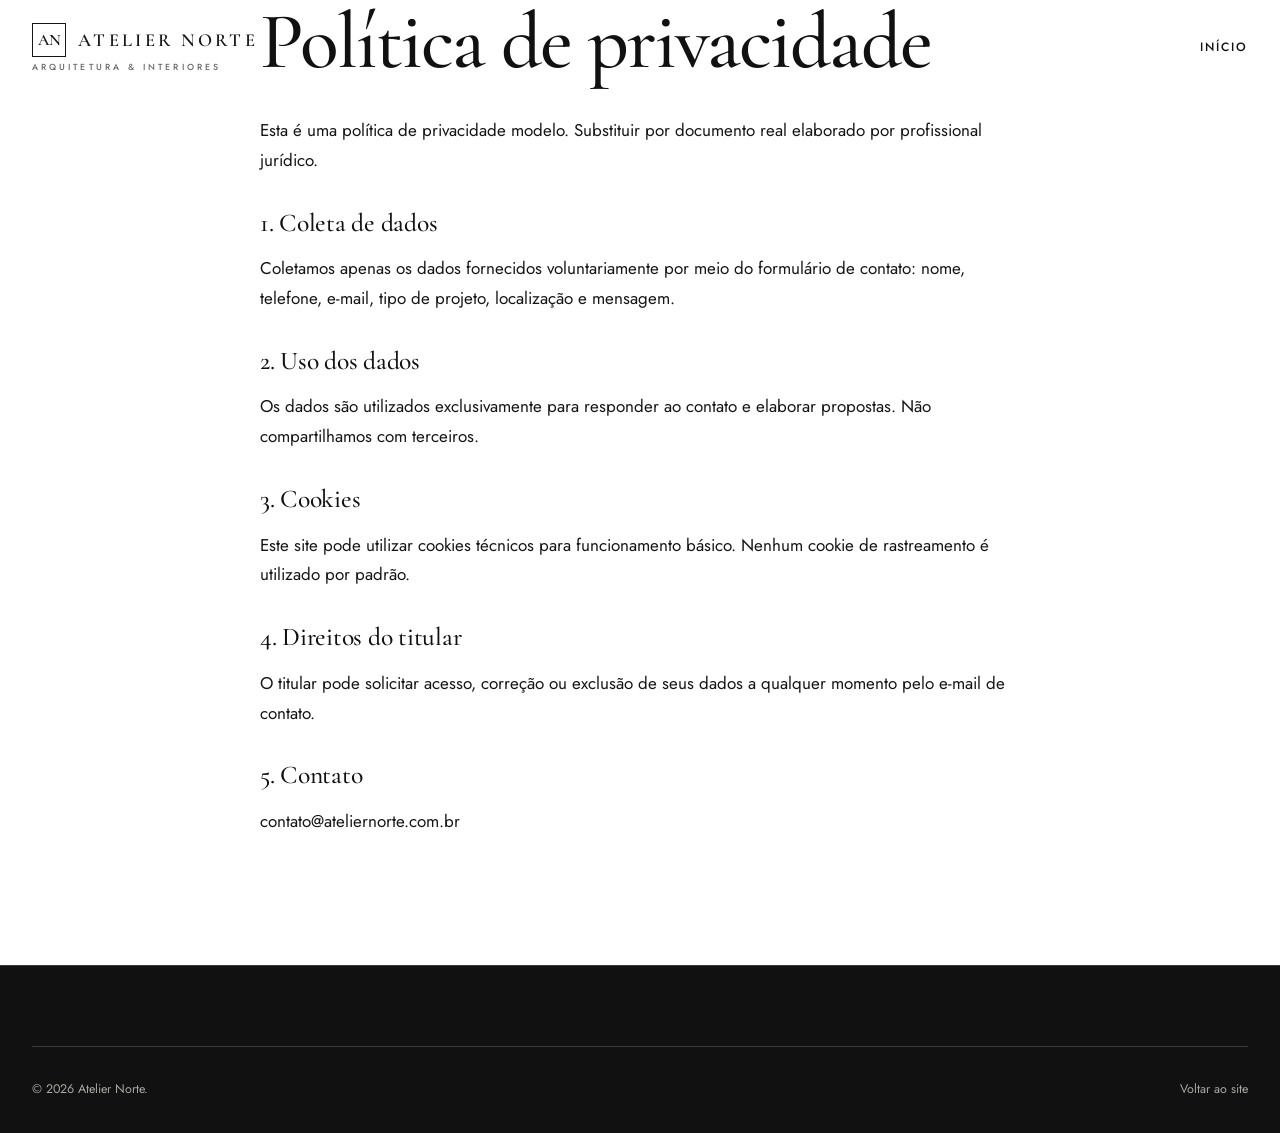
==== commit 4404c451: "correção de bug" ====
--- a/privacidade.html
+++ b/privacidade.html
@@ -3,7 +3,7 @@
 <head>
   <meta charset="UTF-8">
   <meta name="viewport" content="width=device-width, initial-scale=1">
-  <title>PolÃ­tica de Privacidade | Atelier Norte</title>
+  <title>Política de Privacidade | Atelier Norte</title>
   <link rel="icon" type="image/svg+xml" href="favicon/favicon.svg">
   <link rel="preconnect" href="https://fonts.googleapis.com">
   <link rel="preconnect" href="https://fonts.gstatic.com" crossorigin>
@@ -12,33 +12,33 @@
   <link rel="stylesheet" href="css/style.css">
 </head>
 <body class="page-inner">
-<a class="skip-link" href="#conteudo">Pular para o conteÃºdo</a>
+<a class="skip-link" href="#conteudo">Pular para o conteúdo</a>
 <header class="site-header">
   <div class="container-wide">
-    <a href="index.html" class="logo" aria-label="Atelier Norte â€” pÃ¡gina inicial">
+    <a href="index.html" class="logo" aria-label="Atelier Norte — página inicial">
       <div class="logo-mark">
         <span class="logo-monogram" aria-hidden="true">AN</span>
         <span class="logo-title">Atelier Norte</span>
       </div>
       <span class="logo-subtitle">Arquitetura & Interiores</span>
     </a>
-    <nav class="site-nav" aria-label="NavegaÃ§Ã£o principal">
-      <a class="nav-link" href="index.html">InÃ­cio</a>
+    <nav class="site-nav" aria-label="Navegação principal">
+      <a class="nav-link" href="index.html">Início</a>
     </nav>
   </div>
 </header>
 <main id="conteudo" class="section" style="padding-top:calc(var(--header-h)+4rem);">
   <div class="container-narrow">
-    <h1 style="margin-bottom:2rem;">PolÃ­tica de privacidade</h1>
-    <p style="margin-bottom:1.5rem;">Esta Ã© uma polÃ­tica de privacidade modelo. Substituir por documento real elaborado por profissional jurÃ­dico.</p>
+    <h1 style="margin-bottom:2rem;">Política de privacidade</h1>
+    <p style="margin-bottom:1.5rem;">Esta é uma política de privacidade modelo. Substituir por documento real elaborado por profissional jurídico.</p>
     <h3 style="margin:2rem 0 1rem;">1. Coleta de dados</h3>
-    <p style="margin-bottom:1.5rem;">Coletamos apenas os dados fornecidos voluntariamente por meio do formulÃ¡rio de contato: nome, telefone, e-mail, tipo de projeto, localizaÃ§Ã£o e mensagem.</p>
+    <p style="margin-bottom:1.5rem;">Coletamos apenas os dados fornecidos voluntariamente por meio do formulário de contato: nome, telefone, e-mail, tipo de projeto, localização e mensagem.</p>
     <h3 style="margin:2rem 0 1rem;">2. Uso dos dados</h3>
-    <p style="margin-bottom:1.5rem;">Os dados sÃ£o utilizados exclusivamente para responder ao contato e elaborar propostas. NÃ£o compartilhamos com terceiros.</p>
+    <p style="margin-bottom:1.5rem;">Os dados são utilizados exclusivamente para responder ao contato e elaborar propostas. Não compartilhamos com terceiros.</p>
     <h3 style="margin:2rem 0 1rem;">3. Cookies</h3>
-    <p style="margin-bottom:1.5rem;" id="cookies">Este site pode utilizar cookies tÃ©cnicos para funcionamento bÃ¡sico. Nenhum cookie de rastreamento Ã© utilizado por padrÃ£o.</p>
+    <p style="margin-bottom:1.5rem;" id="cookies">Este site pode utilizar cookies técnicos para funcionamento básico. Nenhum cookie de rastreamento é utilizado por padrão.</p>
     <h3 style="margin:2rem 0 1rem;">4. Direitos do titular</h3>
-    <p style="margin-bottom:1.5rem;">O titular pode solicitar acesso, correÃ§Ã£o ou exclusÃ£o de seus dados a qualquer momento pelo e-mail de contato.</p>
+    <p style="margin-bottom:1.5rem;">O titular pode solicitar acesso, correção ou exclusão de seus dados a qualquer momento pelo e-mail de contato.</p>
     <h3 style="margin:2rem 0 1rem;">5. Contato</h3>
     <p>contato@ateliernorte.com.br</p>
   </div>
@@ -46,7 +46,7 @@
 <footer class="site-footer">
   <div class="container-wide">
     <div class="footer-bottom">
-      <span>Â© <span id="year"></span> Atelier Norte.</span>
+      <span>© <span id="year"></span> Atelier Norte.</span>
       <a href="index.html">Voltar ao site</a>
     </div>
   </div>
--- a/css/style.css
+++ b/css/style.css
@@ -1,9 +1,9 @@
 ﻿/* ============================================================
-   Atelier Norte â€” style.css
-   Galeria silenciosa: editorial, neutro, espaÃ§o negativo.
+   Atelier Norte — style.css
+   Galeria silenciosa: editorial, neutro, espaço negativo.
    ============================================================ */
 
-/* ---------- 1. VariÃ¡veis ---------- */
+/* ---------- 1. Variáveis ---------- */
 :root {
   --color-primary:        #111111;
   --color-primary-soft:   #1E1E1E;
@@ -169,7 +169,7 @@
   .grid-3 { grid-template-columns: 1fr; gap: 1.5rem; }
 }
 
-/* ---------- 5. BotÃµes ---------- */
+/* ---------- 5. Botões ---------- */
 .btn-brand, .btn-outline-brand {
   display: inline-flex;
   align-items: center;
@@ -447,7 +447,7 @@
   .hero-actions .btn-brand, .hero-actions .btn-outline-brand { width: 100%; }
   .hero-scroll { display: none; }
 }
-/* ---------- 8. EstÃºdio ---------- */
+/* ---------- 8. Estúdio ---------- */
 .studio-grid {
   display: grid;
   grid-template-columns: 1fr 1.1fr;
@@ -494,7 +494,7 @@
   .studio-img-secondary { position: static; width: 60%; margin-top: 1.5rem; border: none; }
   .studio-pillars { flex-direction: column; gap: 1.5rem; }
 }
-/* ---------- 9. PortfÃ³lio ---------- */
+/* ---------- 9. Portfólio ---------- */
 .portfolio-filters {
   display: flex;
   gap: 1.5rem;
@@ -598,7 +598,7 @@
   .portfolio-grid { grid-template-columns: 1fr; gap: 2.5rem; }
   .portfolio-card, .portfolio-card--wide, .portfolio-card--tall, .portfolio-card--full { grid-column: span 1; }
 }
-/* ---------- 10. ServiÃ§os ---------- */
+/* ---------- 10. Serviços ---------- */
 .service-list { display: grid; grid-template-columns: repeat(3, 1fr); gap: 0; }
 .service-item {
   padding: 2.5rem 2rem 2.5rem 0;
@@ -775,7 +775,7 @@
   transition: transform .3s var(--ease-soft);
 }
 .faq-accordion .accordion-button:not(.collapsed)::after {
-  content: 'âˆ’';
+  content: '−';
   transform: rotate(0);
 }
 .faq-accordion .accordion-button:focus { box-shadow: none; }
@@ -871,7 +871,7 @@
   transition: transform .3s var(--ease-soft);
 }
 .faq-accordion .accordion-button:not(.collapsed)::after {
-  content: 'âˆ’';
+  content: '−';
 }
 .faq-accordion .accordion-button:focus { box-shadow: none; }
 .faq-accordion .accordion-body {
@@ -983,7 +983,7 @@
   .contact-grid { grid-template-columns: 1fr; gap: 3rem; }
 }
 
-/* ---------- 18. RodapÃ© ---------- */
+/* ---------- 18. Rodapé ---------- */
 .site-footer {
   background: var(--color-primary);
   color: var(--color-text-light);
@@ -1071,7 +1071,7 @@
 .img-fade { opacity: 0; transition: opacity .6s var(--ease-soft); }
 .img-fade.is-loaded { opacity: 1; }
 
-/* ---------- 21. AnimaÃ§Ãµes reveal ---------- */
+/* ---------- 21. Animações reveal ---------- */
 .reveal { transition: opacity var(--dur-reveal) var(--ease-out), transform var(--dur-reveal) var(--ease-out); }
 .reveal.is-visible { opacity: 1 !important; transform: none !important; }
 .reveal-delay-1 { transition-delay: 100ms; }
@@ -1079,7 +1079,7 @@
 .reveal-delay-3 { transition-delay: 300ms; }
 .reveal-delay-4 { transition-delay: 400ms; }
 
-/* ---------- 22. BotÃ£o flutuante ---------- */
+/* ---------- 22. Botão flutuante ---------- */
 .fab-whatsapp {
   position: fixed;
   right: 20px;
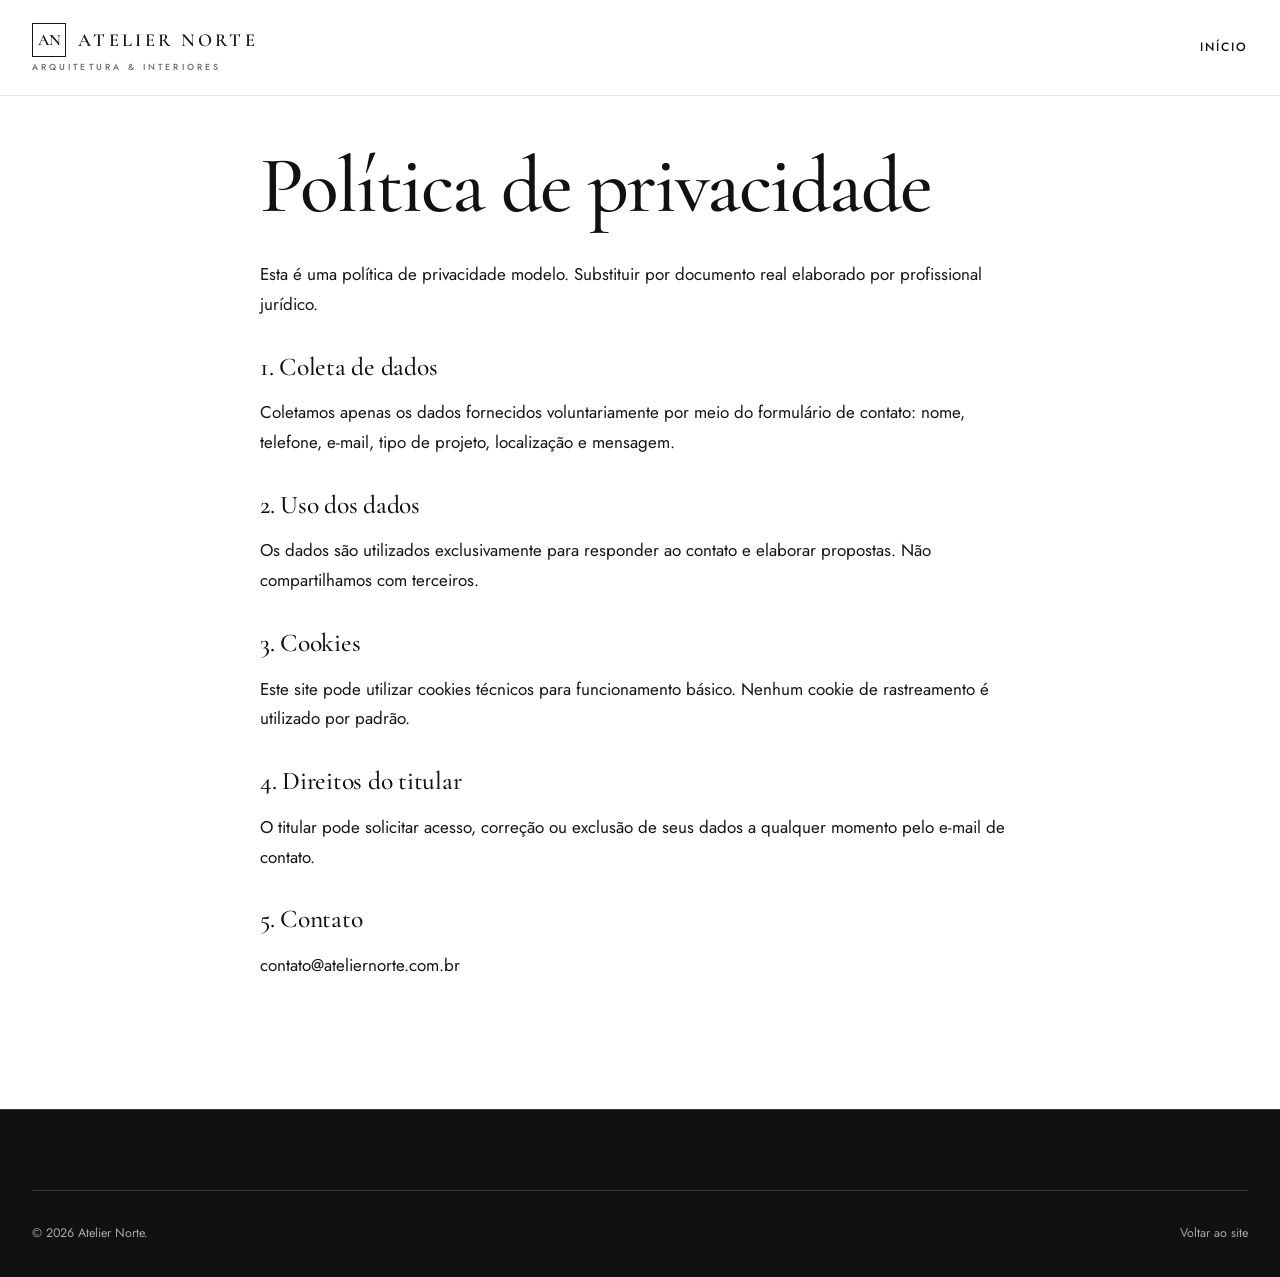
==== commit 285de777: "Substituindo imagens referenciais por exemplos ficticios" ====
--- a/privacidade.html
+++ b/privacidade.html
@@ -27,7 +27,7 @@
     </nav>
   </div>
 </header>
-<main id="conteudo" class="section" style="padding-top:calc(var(--header-h)+4rem);">
+<main id="conteudo" class="section">
   <div class="container-narrow">
     <h1 style="margin-bottom:2rem;">Política de privacidade</h1>
     <p style="margin-bottom:1.5rem;">Esta é uma política de privacidade modelo. Substituir por documento real elaborado por profissional jurídico.</p>
--- a/css/style.css
+++ b/css/style.css
@@ -254,6 +254,8 @@
 .site-header.is-transparent .logo-subtitle { color: var(--color-muted-light); }
 .site-header.is-transparent .nav-link { color: var(--color-text-light); }
 .site-header.is-transparent .nav-link:hover { color: var(--color-accent); }
+.page-inner .site-header { position: static; background: var(--color-bg); border-bottom-color: var(--color-gray-light); }
+.page-inner .section { padding-top: 3rem; }
 .site-header .container-wide { width: 100%; display: flex; align-items: center; justify-content: space-between; gap: 2rem; }
 
 .logo { display: flex; flex-direction: column; line-height: 1; }
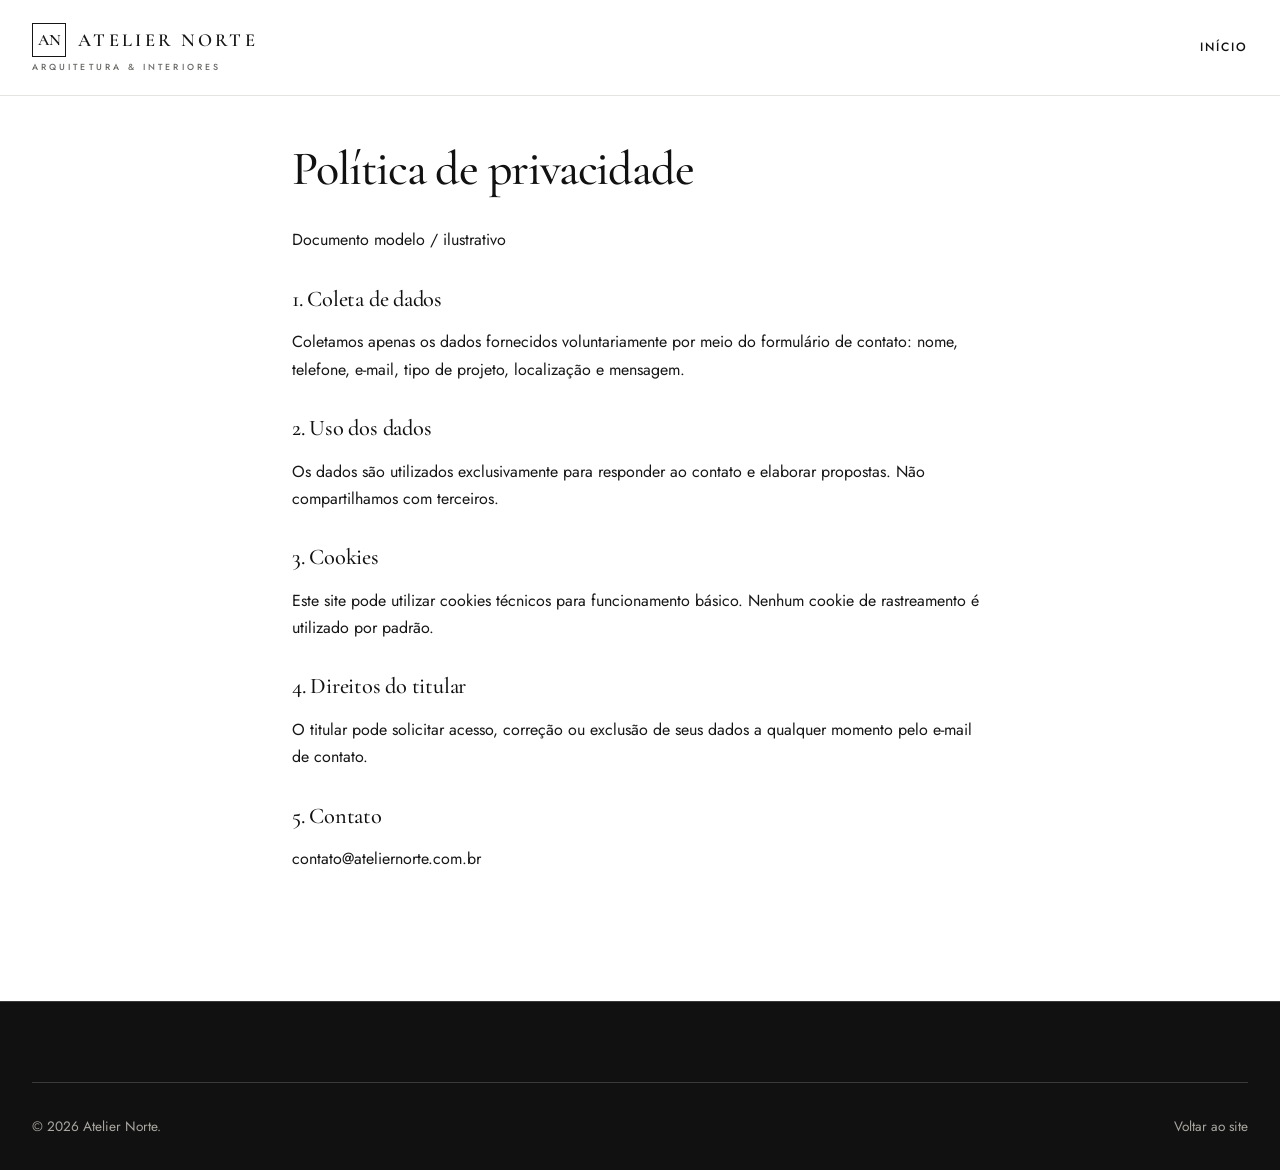
==== commit f737b189: "substituicao de mensagens de ia para textos informativos" ====
--- a/privacidade.html
+++ b/privacidade.html
@@ -30,7 +30,7 @@
 <main id="conteudo" class="section">
   <div class="container-narrow">
     <h1 style="margin-bottom:2rem;">Política de privacidade</h1>
-    <p style="margin-bottom:1.5rem;">Esta é uma política de privacidade modelo. Substituir por documento real elaborado por profissional jurídico.</p>
+    <p style="margin-bottom:1.5rem;">Documento modelo / ilustrativo</p>
     <h3 style="margin:2rem 0 1rem;">1. Coleta de dados</h3>
     <p style="margin-bottom:1.5rem;">Coletamos apenas os dados fornecidos voluntariamente por meio do formulário de contato: nome, telefone, e-mail, tipo de projeto, localização e mensagem.</p>
     <h3 style="margin:2rem 0 1rem;">2. Uso dos dados</h3>
--- a/css/style.css
+++ b/css/style.css
@@ -61,7 +61,7 @@
   margin: 0;
   font-family: var(--font-sans);
   font-weight: 400;
-  font-size: 1.0625rem;
+  font-size: 1.125rem;
   line-height: 1.75;
   color: var(--color-text);
   background: var(--color-bg);
@@ -83,7 +83,7 @@
 .eyebrow {
   font-family: var(--font-sans);
   font-weight: 500;
-  font-size: 0.74rem;
+  font-size: 0.8rem;
   letter-spacing: 0.22em;
   text-transform: uppercase;
   color: var(--color-accent-dark);
@@ -111,7 +111,7 @@
 }
 .section-title em { font-style: italic; font-weight: 600; color: var(--color-accent-dark); }
 .section-subtitle {
-  font-size: 1.05rem;
+  font-size: 1.1rem;
   font-weight: 300;
   color: var(--color-muted);
   max-width: 52ch;
@@ -128,10 +128,10 @@
 h3 { font-size: clamp(1.35rem, 2vw, 1.6rem); line-height: 1.2; }
 h4 { font-size: 1.2rem; line-height: 1.25; }
 .lead { font-size: 1.15rem; font-weight: 300; line-height: 1.7; }
-.small { font-size: 0.85rem; }
+.small { font-size: 0.95rem; }
 .meta {
   font-family: var(--font-sans);
-  font-size: 0.72rem;
+  font-size: 0.8rem;
   font-weight: 500;
   letter-spacing: 0.2em;
   text-transform: uppercase;
@@ -149,9 +149,20 @@
 }
 .numeral-dark { color: var(--color-border); }
 /* ---------- 4. Layout ---------- */
-.container-narrow { max-width: 760px; margin: 0 auto; }
+.container-narrow { max-width: 760px; margin: 0 auto; padding: 0 2rem; }
 .container-wide { max-width: var(--container-max); margin: 0 auto; padding: 0 2rem; }
-@media (max-width: 767.98px) { .container-wide { padding: 0 1.25rem; } }
+@media (max-width: 767.98px) {
+  .container-wide { padding: 0 1.25rem; }
+  .container-narrow { padding: 0 1.25rem; }
+}
+
+.page-inner h1 { font-size: clamp(1.8rem, 6vw, 3rem); }
+.page-inner h3 { font-size: clamp(1.15rem, 3vw, 1.4rem); }
+.page-inner p { font-size: 1rem; line-height: 1.7; }
+
+@media (max-width: 991.98px) {
+  .page-inner .site-nav { display: flex; }
+}
 
 .section { padding: 8rem 0; position: relative; }
 .section--sm { padding: 5rem 0; }
@@ -254,6 +265,10 @@
 .site-header.is-transparent .logo-subtitle { color: var(--color-muted-light); }
 .site-header.is-transparent .nav-link { color: var(--color-text-light); }
 .site-header.is-transparent .nav-link:hover { color: var(--color-accent); }
+.site-header.is-transparent .nav-toggle { color: var(--color-text-light); }
+.site-header.menu-open { color: var(--color-primary); }
+.site-header.menu-open .logo-subtitle { color: var(--color-muted); }
+.site-header.menu-open .nav-toggle { color: var(--color-primary); }
 .page-inner .site-header { position: static; background: var(--color-bg); border-bottom-color: var(--color-gray-light); }
 .page-inner .section { padding-top: 3rem; }
 .site-header .container-wide { width: 100%; display: flex; align-items: center; justify-content: space-between; gap: 2rem; }
@@ -315,7 +330,7 @@
   padding: 0;
 }
 .nav-toggle span {
-  display: block; width: 24px; height: 1px;
+  display: block; width: 24px; height: 2px;
   background: currentColor;
   transition: transform .3s var(--ease-soft), opacity .3s var(--ease-soft);
 }
@@ -391,7 +406,7 @@
 .hero-inner { max-width: 640px; }
 .hero-eyebrow {
   font-family: var(--font-sans);
-  font-size: 0.74rem;
+  font-size: 0.8rem;
   letter-spacing: 0.22em;
   text-transform: uppercase;
   color: var(--color-accent);
@@ -493,7 +508,7 @@
 .studio-founder .role { font-size: .8rem; color: var(--color-muted); letter-spacing: .05em; }
 @media (max-width: 991.98px) {
   .studio-grid { grid-template-columns: 1fr; gap: 3rem; }
-  .studio-img-secondary { position: static; width: 60%; margin-top: 1.5rem; border: none; }
+  .studio-img-secondary { position: static; left: auto; bottom: auto; width: 70%; margin: 1.5rem auto 0; border: none; }
   .studio-pillars { flex-direction: column; gap: 1.5rem; }
 }
 /* ---------- 9. Portfólio ---------- */
@@ -507,7 +522,7 @@
 }
 .portfolio-filter {
   font-family: var(--font-sans);
-  font-size: 0.74rem;
+  font-size: 0.8rem;
   font-weight: 500;
   letter-spacing: 0.2em;
   text-transform: uppercase;
@@ -557,6 +572,7 @@
 .portfolio-card:hover .portfolio-card-media img { transform: scale(1.03); }
 .portfolio-card-overlay {
   position: absolute; inset: 0;
+  z-index: 2;
   background: linear-gradient(180deg, transparent 50%, rgba(0,0,0,.5) 100%);
   opacity: 0;
   transition: opacity .4s var(--ease-soft);
@@ -566,7 +582,7 @@
 .portfolio-card:hover .portfolio-card-overlay { opacity: 1; }
 .portfolio-card-cta {
   color: #fff;
-  font-size: 0.74rem;
+  font-size: 0.8rem;
   letter-spacing: 0.16em;
   text-transform: uppercase;
   display: inline-flex; align-items: center; gap: .5rem;
@@ -709,7 +725,7 @@
 .team-name { font-family: var(--font-serif); font-size: 1.35rem; margin-bottom: .25rem; }
 .team-role { font-size: .8rem; color: var(--color-accent-dark); letter-spacing: .08em; text-transform: uppercase; margin-bottom: .75rem; }
 .team-bio { font-size: .9rem; color: var(--color-muted); line-height: 1.6; margin-bottom: .75rem; }
-.team-reg { font-size: .78rem; color: var(--color-muted); }
+.team-reg { font-size: .85rem; color: var(--color-muted); }
 @media (max-width: 991.98px) {
   .team-grid { grid-template-columns: repeat(2, 1fr); }
 }
@@ -728,8 +744,6 @@
   margin: 0 auto;
 }
 .testimonial-card-example {
-  max-width: 560px;
-  margin: 2rem auto 0;
   padding: 2rem;
   background: var(--color-surface);
   border-left: 2px solid var(--color-accent);
@@ -792,101 +806,9 @@
 .section--dark .faq-accordion .accordion-button { color: var(--color-text-light); }
 .section--dark .faq-accordion .accordion-button::after { color: var(--color-accent); }
 .section--dark .faq-accordion .accordion-body { color: var(--color-muted-light); }
-/* ---------- 13. Equipe ---------- */
-.team-grid { display: grid; grid-template-columns: repeat(3, 1fr); gap: 2.5rem; }
-.team-portrait {
-  aspect-ratio: 4/5;
-  overflow: hidden;
-  background: var(--color-surface);
-  margin-bottom: 1.25rem;
-  filter: grayscale(.35);
-}
-.team-portrait img { width: 100%; height: 100%; object-fit: cover; }
-.team-name { font-family: var(--font-serif); font-size: 1.35rem; margin-bottom: .25rem; }
-.team-role { font-size: .8rem; color: var(--color-accent-dark); letter-spacing: .08em; text-transform: uppercase; margin-bottom: .75rem; }
-.team-bio { font-size: .9rem; color: var(--color-muted); line-height: 1.6; margin-bottom: .75rem; }
-.team-reg { font-size: .78rem; color: var(--color-muted); }
-@media (max-width: 991.98px) {
-  .team-grid { grid-template-columns: repeat(2, 1fr); }
-}
-@media (max-width: 575.98px) {
-  .team-grid { grid-template-columns: 1fr; }
-}
-
-/* ---------- 14. Depoimentos reservados ---------- */
-.testimonial-placeholder {
-  border: 1px dashed var(--color-border);
-  padding: 3rem 2rem;
-  text-align: center;
-  color: var(--color-muted);
-  font-size: .9rem;
-  max-width: 600px;
-  margin: 0 auto;
-}
-.testimonial-card-example {
-  max-width: 560px;
-  margin: 2rem auto 0;
-  padding: 2rem;
-  background: var(--color-surface);
-  border-left: 2px solid var(--color-accent);
-}
-.testimonial-card-example .quote {
-  font-family: var(--font-serif);
-  font-size: 1.2rem;
-  font-style: italic;
-  color: var(--color-primary);
-  line-height: 1.5;
-  margin-bottom: 1rem;
-}
-.testimonial-card-example .attribution {
-  font-size: .72rem;
-  letter-spacing: .18em;
-  text-transform: uppercase;
-  color: var(--color-muted);
-}
-
-/* ---------- 15. FAQ ---------- */
-.faq-accordion .accordion-item {
-  border: none;
-  border-bottom: 1px solid var(--color-border);
-  background: transparent;
-  border-radius: 0;
-}
-.faq-accordion .accordion-button {
-  font-family: var(--font-serif);
-  font-size: 1.2rem;
-  font-weight: 500;
-  color: var(--color-primary);
-  background: transparent;
-  padding: 1.5rem 0;
-  box-shadow: none;
-  gap: 1rem;
-}
-.faq-accordion .accordion-button::after {
-  background-image: none;
-  content: '+';
-  font-family: var(--font-sans);
-  font-size: 1.4rem;
-  font-weight: 300;
-  color: var(--color-accent-dark);
-  margin-left: auto;
-  transition: transform .3s var(--ease-soft);
-}
-.faq-accordion .accordion-button:not(.collapsed)::after {
-  content: '−';
-}
-.faq-accordion .accordion-button:focus { box-shadow: none; }
-.faq-accordion .accordion-body {
-  padding: 0 0 1.5rem;
-  font-size: .95rem;
-  color: var(--color-muted);
-  line-height: 1.7;
-  max-width: 70ch;
-}
-.section--dark .faq-accordion .accordion-item { border-bottom-color: var(--color-border-dark); }
-.section--dark .faq-accordion .accordion-button { color: var(--color-text-light); }
-.section--dark .faq-accordion .accordion-button::after { color: var(--color-accent); }
-.section--dark .faq-accordion .accordion-body { color: var(--color-muted-light); }
+.faq-accordion .accordion-collapse { display: none; }
+.faq-accordion .accordion-collapse.show,
+.faq-accordion .accordion-collapse.collapsing { display: block; }
 /* ---------- 16. CTA final ---------- */
 .cta-final {
   position: relative;
@@ -919,14 +841,14 @@
 .contact-info h3 { font-family: var(--font-serif); font-size: 1.5rem; margin-bottom: 1.5rem; }
 .contact-block { margin-bottom: 1.75rem; }
 .contact-block .label {
-  font-size: .72rem;
+  font-size: .8rem;
   letter-spacing: .2em;
   text-transform: uppercase;
   color: var(--color-muted);
   margin-bottom: .4rem;
 }
 .contact-block p, .contact-block a {
-  font-size: .95rem;
+  font-size: 1rem;
   color: var(--color-text);
   line-height: 1.6;
 }
@@ -944,7 +866,7 @@
 .contact-form .form-field { margin-bottom: 1.5rem; position: relative; }
 .contact-form label {
   display: block;
-  font-size: .72rem;
+  font-size: .8rem;
   letter-spacing: .18em;
   text-transform: uppercase;
   color: var(--color-muted);
@@ -971,9 +893,26 @@
   border-bottom-color: var(--color-primary);
 }
 .contact-form textarea { resize: vertical; min-height: 100px; }
-.contact-form .form-check { margin: 1.5rem 0; }
-.contact-form .form-check label { font-size: .85rem; text-transform: none; letter-spacing: 0; color: var(--color-muted); }
-.contact-form .form-note { font-size: .8rem; color: var(--color-muted); margin-top: .5rem; }
+.contact-form .form-check {
+  display: flex;
+  align-items: flex-start;
+  gap: .6rem;
+  margin: 1.5rem 0;
+}
+.contact-form .form-check input {
+  width: auto;
+  margin: .2rem 0 0;
+  flex-shrink: 0;
+}
+.contact-form .form-check label {
+  font-size: .85rem;
+  text-transform: none;
+  letter-spacing: 0;
+  color: var(--color-muted);
+  cursor: pointer;
+  margin: 0;
+}
+.contact-form .form-note { font-size: .85rem; color: var(--color-muted); margin-top: .5rem; }
 .contact-map {
   width: 100%;
   min-height: 320px;
@@ -1009,12 +948,12 @@
 }
 .footer-col ul li { margin-bottom: .6rem; }
 .footer-col a {
-  font-size: .9rem;
+  font-size: .95rem;
   color: var(--color-muted-light);
   transition: color .3s;
 }
 .footer-col a:hover { color: var(--color-text-light); }
-.footer-col p { font-size: .9rem; color: var(--color-muted-light); line-height: 1.6; }
+.footer-col p { font-size: .95rem; color: var(--color-muted-light); line-height: 1.6; }
 .footer-bottom {
   border-top: 1px solid var(--color-border-dark);
   padding-top: 2rem;
@@ -1023,10 +962,10 @@
   align-items: center;
   flex-wrap: wrap;
   gap: 1rem;
-  font-size: .78rem;
+  font-size: .85rem;
   color: var(--color-muted-light);
 }
-.footer-legal { font-size: .75rem; color: var(--color-muted-light); max-width: 80ch; margin-top: 1rem; line-height: 1.6; }
+.footer-legal { font-size: .82rem; color: var(--color-muted-light); max-width: 80ch; margin-top: 1rem; line-height: 1.6; }
 @media (max-width: 991.98px) {
   .footer-grid { grid-template-columns: 1fr 1fr; }
 }
@@ -1037,7 +976,7 @@
 .badge-illus {
   display: inline-block;
   font-family: var(--font-sans);
-  font-size: 0.68rem;
+  font-size: 0.75rem;
   font-weight: 500;
   letter-spacing: 0.16em;
   text-transform: uppercase;
@@ -1062,7 +1001,7 @@
   content: 'Imagem ilustrativa';
   position: absolute;
   bottom: 1rem; left: 1rem;
-  font-size: .68rem;
+  font-size: .75rem;
   letter-spacing: .18em;
   text-transform: uppercase;
   color: var(--color-muted);
@@ -1128,7 +1067,21 @@
 .back-to-top.is-visible { opacity: 1; pointer-events: auto; transform: translateY(0); }
 
 /* ---------- 23. Modal galeria ---------- */
-.gallery-modal .modal-dialog { max-width: 90vw; }
+.gallery-modal {
+  position: fixed; inset: 0; z-index: 1055;
+  display: none !important;
+  align-items: center; justify-content: center;
+  background: rgba(0,0,0,.85);
+  overflow: hidden;
+  padding: 1rem;
+}
+.gallery-modal.show { display: flex !important; align-items: center; justify-content: center; }
+.gallery-modal .modal-dialog { transform: none !important; margin: auto; }
+.gallery-modal .modal-dialog {
+  margin: 0 auto; max-width: 90vw; width: auto;
+  display: flex; align-items: center; justify-content: center;
+}
+.gallery-modal .modal-content { width: auto; max-width: 90vw; }
 .gallery-modal .modal-content {
   background: var(--color-primary);
   border: none;
@@ -1157,8 +1110,23 @@
 .gallery-modal .modal-counter {
   position: absolute; bottom: 1rem; left: 50%; transform: translateX(-50%);
   color: var(--color-muted-light);
-  font-size: .78rem;
+  font-size: .85rem;
   letter-spacing: .18em;
+}
+.gallery-modal .modal-nav,
+.gallery-modal .modal-close,
+.gallery-modal .modal-counter { display: none; }
+.gallery-modal.show .modal-nav,
+.gallery-modal.show .modal-close { display: flex; }
+.gallery-modal.show .modal-counter { display: inline-block; }
+
+.testimonials-grid { display: grid; grid-template-columns: repeat(3, minmax(0, 1fr)); gap: 1.5rem; margin-top: 2rem; align-items: stretch; }
+.testimonials-grid .testimonial-card-example { max-width: 100%; margin: 0; }
+@media (max-width: 991.98px) {
+  .testimonials-grid { grid-template-columns: repeat(2, 1fr); }
+}
+@media (max-width: 575.98px) {
+  .testimonials-grid { grid-template-columns: 1fr; }
 }
 
 /* ---------- 24. Reduced motion ---------- */
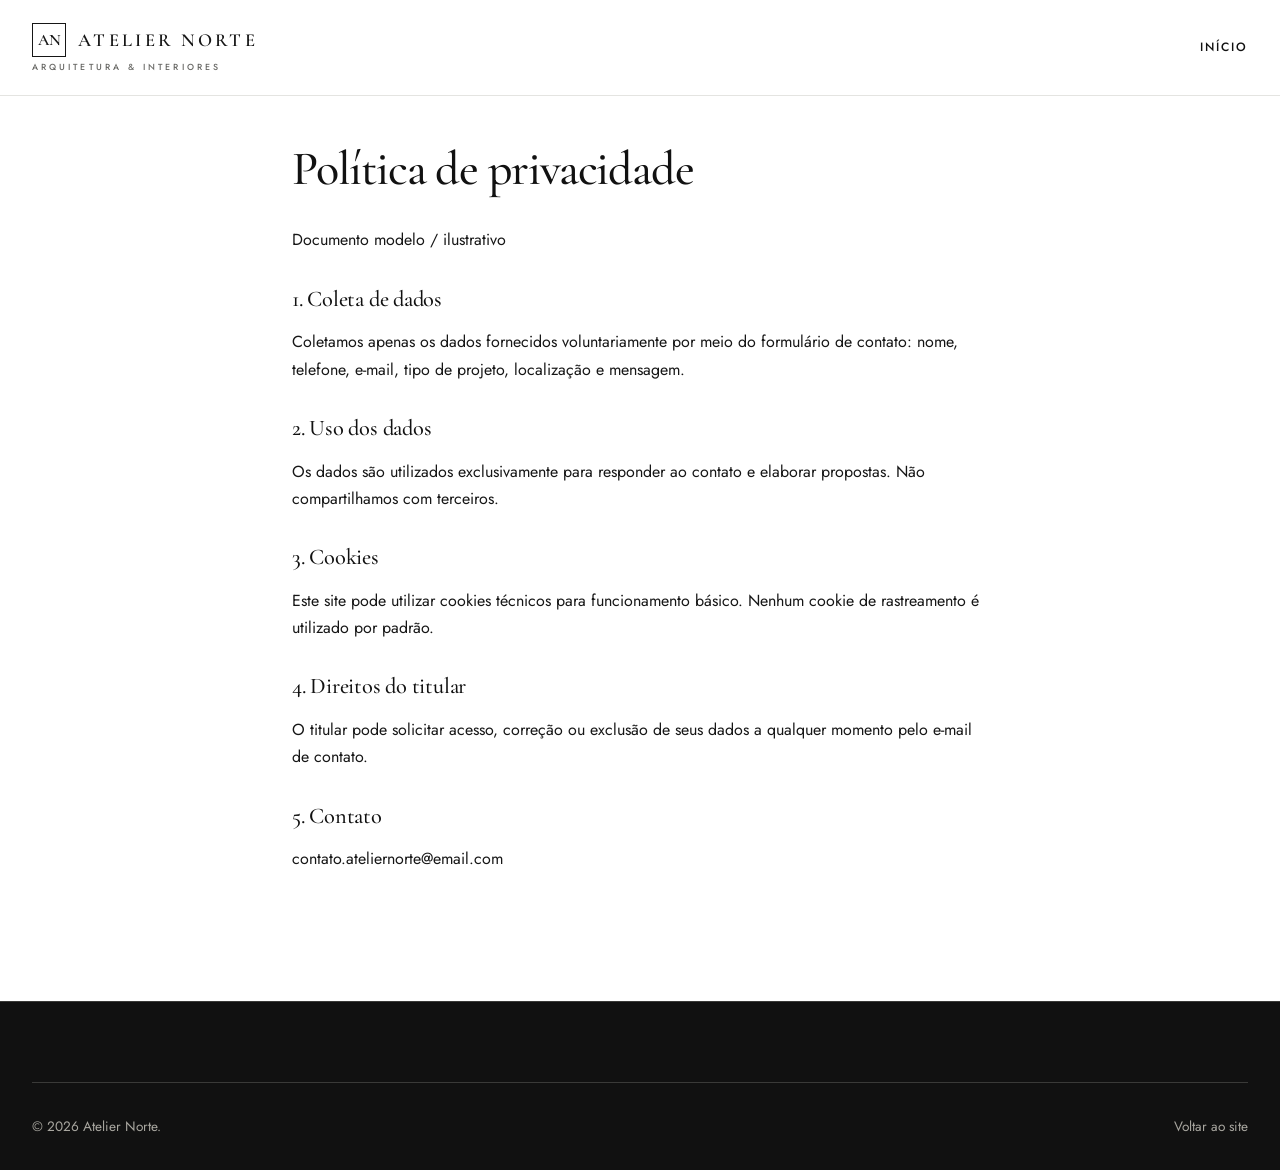
==== commit 24446063: "padronizacao de dados ficticios" ====
--- a/privacidade.html
+++ b/privacidade.html
@@ -40,7 +40,7 @@
     <h3 style="margin:2rem 0 1rem;">4. Direitos do titular</h3>
     <p style="margin-bottom:1.5rem;">O titular pode solicitar acesso, correção ou exclusão de seus dados a qualquer momento pelo e-mail de contato.</p>
     <h3 style="margin:2rem 0 1rem;">5. Contato</h3>
-    <p>contato@ateliernorte.com.br</p>
+    <p>contato.ateliernorte@email.com</p>
   </div>
 </main>
 <footer class="site-footer">
